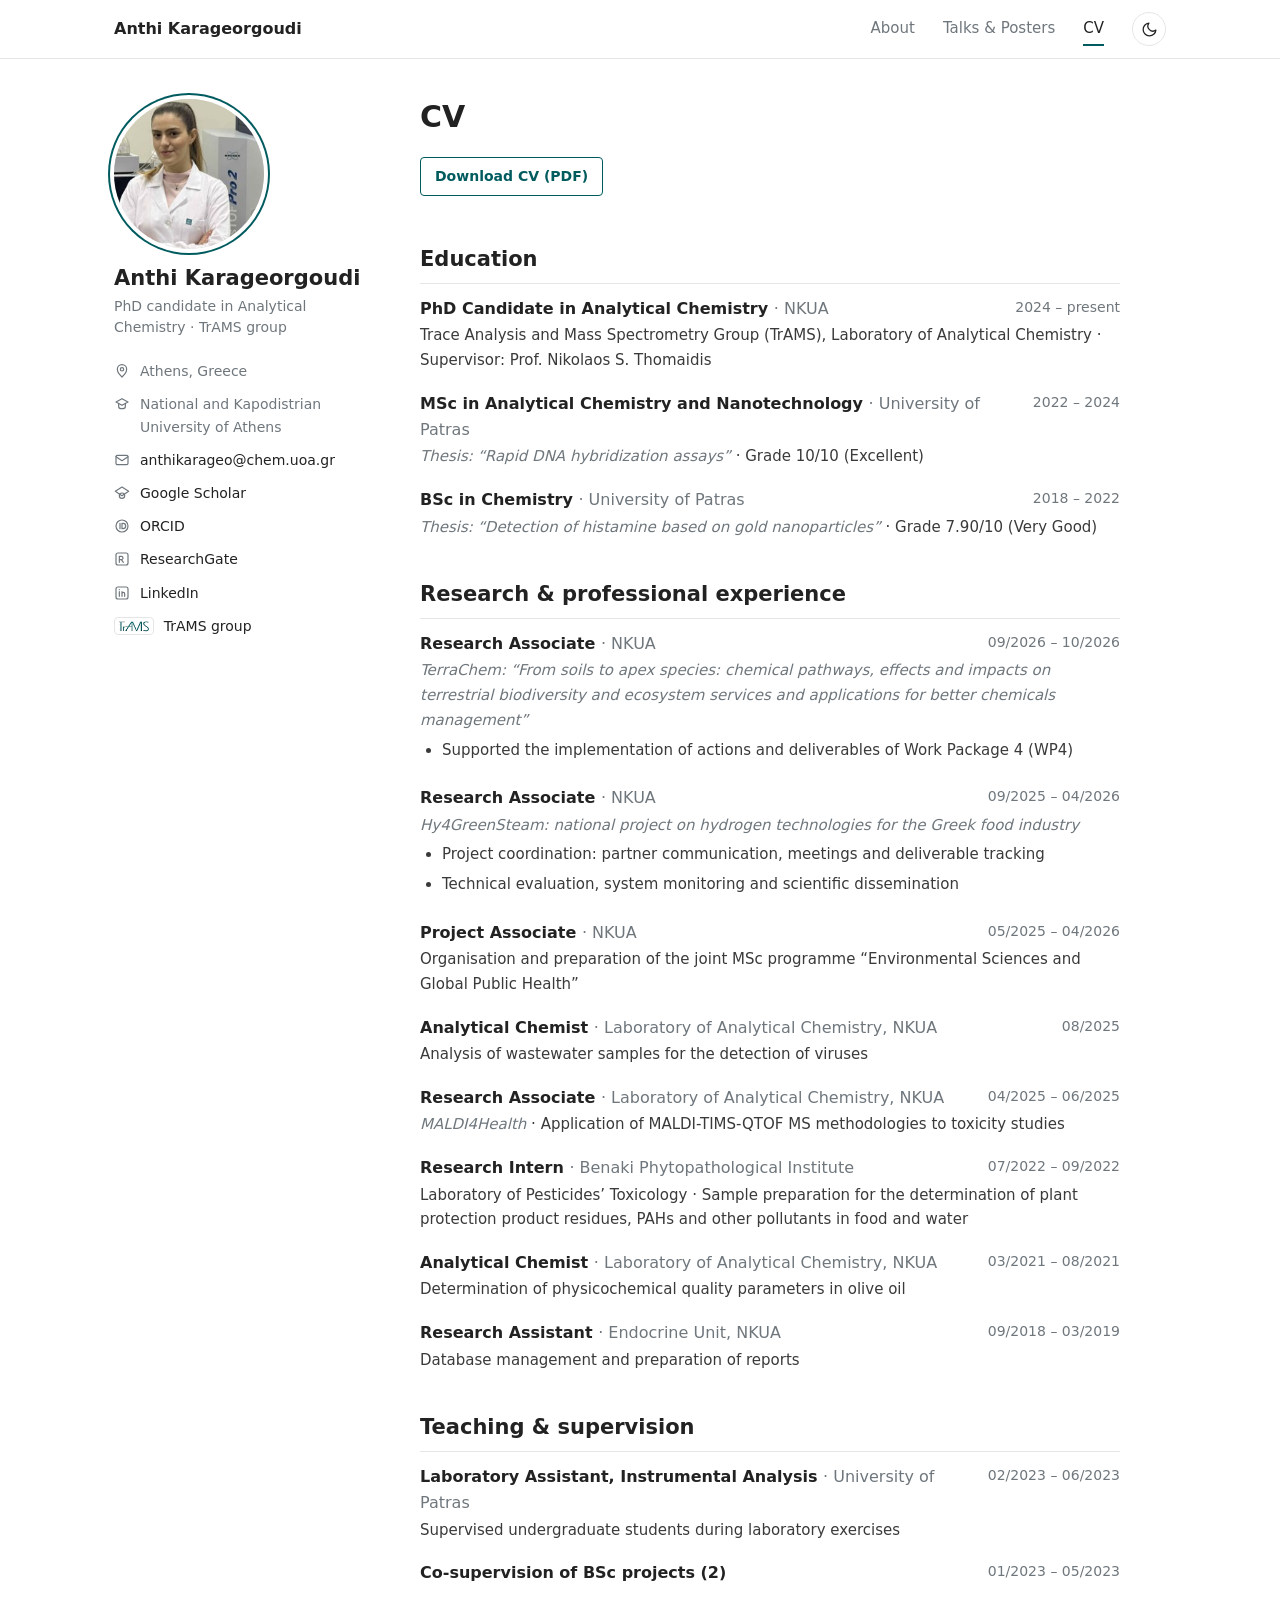
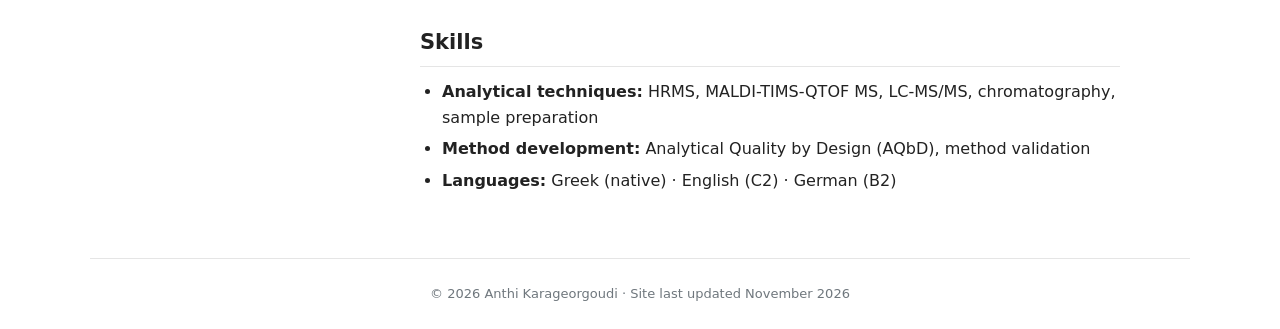
==== cv.html @ dda652b0 "Open Google Scholar profile in English" ====
<!DOCTYPE html>
<html lang="en">
<head>
<meta charset="utf-8">
<meta name="viewport" content="width=device-width, initial-scale=1">
<title>CV – Anthi Karageorgoudi</title>
<meta name="description" content="Anthi Karageorgoudi, PhD candidate in Analytical Chemistry at the National and Kapodistrian University of Athens (TrAMS group). Mass spectrometry, MALDI imaging and Analytical Quality by Design.">
<link rel="stylesheet" href="style.css">
<script>
  (function(){try{var t=localStorage.getItem('theme');}catch(e){}
    if(!t)t=window.matchMedia&&matchMedia('(prefers-color-scheme: dark)').matches?'dark':'light';
    document.documentElement.setAttribute('data-theme',t);})();
</script>
</head>
<body>
<header class="masthead">
  <nav>
    <a class="site-title" href="index.html">Anthi Karageorgoudi</a>
    <a class="nav" href="index.html">About</a><a class="nav" href="talks.html">Talks &amp; Posters</a><a class="nav active" href="cv.html">CV</a>
    <button class="theme-toggle" type="button" aria-label="Switch light/dark mode" title="Switch light/dark mode" onclick="toggleTheme()">
      <svg class="moon" viewBox="0 0 24 24"><path d="M21 12.8A9 9 0 1 1 11.2 3a7 7 0 0 0 9.8 9.8z"/></svg>
      <svg class="sun" viewBox="0 0 24 24"><circle cx="12" cy="12" r="4"/><path d="M12 2v2M12 20v2M4.9 4.9l1.4 1.4M17.7 17.7l1.4 1.4M2 12h2M20 12h2M4.9 19.1l1.4-1.4M17.7 6.3l1.4-1.4"/></svg>
    </button>
  </nav>
</header>

<div class="layout">
  <aside class="sidebar">
    <div class="avatar">
      <img src="photo.jpg" alt="Anthi Karageorgoudi" onerror="this.remove()">
      <span>AK</span>
    </div>
    <h1>Anthi Karageorgoudi</h1>
    <p class="tagline">PhD candidate in Analytical Chemistry · TrAMS group</p>
    <ul>
      <li><svg viewBox="0 0 24 24"><path d="M12 21s-7-6.2-7-11.5A7 7 0 0 1 19 9.5C19 14.8 12 21 12 21z"/><circle cx="12" cy="9.5" r="2.5"/></svg><span>Athens, Greece</span></li>
      <li><svg viewBox="0 0 24 24"><path d="M3 9l9-5 9 5-9 5-9-5z"/><path d="M7 11.5V16c0 1.5 2.2 3 5 3s5-1.5 5-3v-4.5"/></svg><span>National and Kapodistrian University of Athens</span></li>
      <li><svg viewBox="0 0 24 24"><rect x="3" y="5" width="18" height="14" rx="2"/><path d="M3 7l9 6 9-6"/></svg><a href="mailto:anthikarageo@chem.uoa.gr">anthikarageo@chem.uoa.gr</a></li>
      <li><svg viewBox="0 0 24 24"><path d="M12 3L2 9.5l10 6.5 10-6.5L12 3z"/><circle cx="12" cy="16" r="4"/></svg><a href="https://scholar.google.com/citations?user=H0r3-ZwAAAAJ&amp;hl=en">Google Scholar</a></li>
      <li><svg viewBox="0 0 24 24"><circle cx="12" cy="12" r="9"/><path d="M9 8v8M12 8h1.5a4 4 0 0 1 0 8H12z"/></svg><a href="https://orcid.org/0009-0007-2880-5651">ORCID</a></li>
      <li><svg viewBox="0 0 24 24"><rect x="3" y="3" width="18" height="18" rx="3"/><path d="M8 17V8h3a2.5 2.5 0 0 1 0 5H8m3 0l3 4"/></svg><a href="https://www.researchgate.net/profile/Anthi-Karageorgoudi">ResearchGate</a></li>
      <li><svg viewBox="0 0 24 24"><rect x="3" y="3" width="18" height="18" rx="3"/><path d="M8 10v7M8 7v.01M12 17v-4a2 2 0 0 1 4 0v4M12 10v7"/></svg><a href="https://www.linkedin.com/in/anthi-karageorgoudi-5317492b1">LinkedIn</a></li>
      <li class="trams-item"><img class="trams-icon" src="trams-logo.png" alt="TrAMS logo"><a href="https://trams.chem.uoa.gr/group-members/" title="Trace Analysis and Mass Spectrometry Group – Group Members">TrAMS group</a></li>
    </ul>
  </aside>

  <main class="content">
    <h1 class="page">CV</h1>
    <a class="download" href="Karageorgoudi_A_CV.pdf">Download CV (PDF)</a>
    <h2>Education</h2>
    <div class="entry">
      <h3>PhD Candidate in Analytical Chemistry <span class="org">· NKUA</span></h3>
      <span class="date">2024 – present</span>
      <div class="desc">Trace Analysis and Mass Spectrometry Group (TrAMS), Laboratory of Analytical Chemistry · Supervisor: Prof. Nikolaos S. Thomaidis</div>
    </div>
    <div class="entry">
      <h3>MSc in Analytical Chemistry and Nanotechnology <span class="org">· University of Patras</span></h3>
      <span class="date">2022 – 2024</span>
      <div class="desc"><em>Thesis: “Rapid DNA hybridization assays”</em> · Grade 10/10 (Excellent)</div>
    </div>
    <div class="entry">
      <h3>BSc in Chemistry <span class="org">· University of Patras</span></h3>
      <span class="date">2018 – 2022</span>
      <div class="desc"><em>Thesis: “Detection of histamine based on gold nanoparticles”</em> · Grade 7.90/10 (Very Good)</div>
    </div>
    <h2>Research &amp; professional experience</h2>
    <div class="entry">
      <h3>Research Associate <span class="org">· NKUA</span></h3>
      <span class="date">09/2026 – 10/2026</span>
      <div class="desc"><em>TerraChem: “From soils to apex species: chemical pathways, effects and impacts on terrestrial biodiversity and ecosystem services and applications for better chemicals management”</em><ul><li>Supported the implementation of actions and deliverables of Work Package 4 (WP4)</li></ul></div>
    </div>
    <div class="entry">
      <h3>Research Associate <span class="org">· NKUA</span></h3>
      <span class="date">09/2025 – 04/2026</span>
      <div class="desc"><em>Hy4GreenSteam: national project on hydrogen technologies for the Greek food industry</em><ul><li>Project coordination: partner communication, meetings and deliverable tracking</li><li>Technical evaluation, system monitoring and scientific dissemination</li></ul></div>
    </div>
    <div class="entry">
      <h3>Project Associate <span class="org">· NKUA</span></h3>
      <span class="date">05/2025 – 04/2026</span>
      <div class="desc">Organisation and preparation of the joint MSc programme “Environmental Sciences and Global Public Health”</div>
    </div>
    <div class="entry">
      <h3>Analytical Chemist <span class="org">· Laboratory of Analytical Chemistry, NKUA</span></h3>
      <span class="date">08/2025</span>
      <div class="desc">Analysis of wastewater samples for the detection of viruses</div>
    </div>
    <div class="entry">
      <h3>Research Associate <span class="org">· Laboratory of Analytical Chemistry, NKUA</span></h3>
      <span class="date">04/2025 – 06/2025</span>
      <div class="desc"><em>MALDI4Health</em> · Application of MALDI-TIMS-QTOF MS methodologies to toxicity studies</div>
    </div>
    <div class="entry">
      <h3>Research Intern <span class="org">· Benaki Phytopathological Institute</span></h3>
      <span class="date">07/2022 – 09/2022</span>
      <div class="desc">Laboratory of Pesticides’ Toxicology · Sample preparation for the determination of plant protection product residues, PAHs and other pollutants in food and water</div>
    </div>
    <div class="entry">
      <h3>Analytical Chemist <span class="org">· Laboratory of Analytical Chemistry, NKUA</span></h3>
      <span class="date">03/2021 – 08/2021</span>
      <div class="desc">Determination of physicochemical quality parameters in olive oil</div>
    </div>
    <div class="entry">
      <h3>Research Assistant <span class="org">· Endocrine Unit, NKUA</span></h3>
      <span class="date">09/2018 – 03/2019</span>
      <div class="desc">Database management and preparation of reports</div>
    </div>
    <h2>Teaching &amp; supervision</h2>
    <div class="entry">
      <h3>Laboratory Assistant, Instrumental Analysis <span class="org">· University of Patras</span></h3>
      <span class="date">02/2023 – 06/2023</span>
      <div class="desc">Supervised undergraduate students during laboratory exercises</div>
    </div>
    <div class="entry">
      <h3>Co-supervision of BSc projects (2)</h3>
      <span class="date">01/2023 – 05/2023</span>
    </div>
    <h2>Skills</h2>
    <ul>
      <li><strong>Analytical techniques:</strong> HRMS, MALDI-TIMS-QTOF MS, LC-MS/MS, chromatography, sample preparation</li>
      <li><strong>Method development:</strong> Analytical Quality by Design (AQbD), method validation</li>
      <li><strong>Languages:</strong> Greek (native) · English (C2) · German (B2)</li>
    </ul>
  </main>
</div>

<footer>© 2026 Anthi Karageorgoudi · Site last updated November 2026</footer>
<script>
  function toggleTheme(){var r=document.documentElement,t=r.getAttribute('data-theme')==='dark'?'light':'dark';
    r.setAttribute('data-theme',t);try{localStorage.setItem('theme',t);}catch(e){}}
</script>
</body>
</html>
---- style.css ----
:root{
  --ink:#222; --muted:#6f777d; --line:#e5e5e5; --accent:#005B5F; --teal:#005B5F; --teal-dark:#003D40; --bg:#fff; --banner:#f3f8f8; --soft:#3a3a3a;
  --avatar:#eee; --head:rgba(255,255,255,.96);
}
[data-theme="dark"]{
  --ink:#e6e6e6; --muted:#9aa3a8; --line:#33373b; --accent:#5FB6B9; --teal:#00676B; --teal-dark:#003D40; --bg:#17191c; --banner:#1c2224; --soft:#c9cdd1;
  --avatar:#2a2d31; --head:rgba(23,25,28,.96);
}
html{color-scheme:light}
[data-theme="dark"]{color-scheme:dark}
*{box-sizing:border-box}
html{scroll-behavior:smooth}
body{margin:0;transition:background .2s,color .2s;background:var(--bg);color:var(--ink);
  font:16px/1.65 -apple-system,"Segoe UI",system-ui,"Helvetica Neue",Arial,sans-serif}
a{color:var(--accent);text-decoration:none}
a:hover{text-decoration:underline}

/* top navigation */
.masthead{border-bottom:1px solid var(--line);background:var(--head);position:sticky;top:0;z-index:10}
.masthead nav{max-width:1100px;margin:0 auto;padding:0 24px;height:58px;display:flex;align-items:center;gap:28px}
.masthead .site-title{font-weight:700;color:var(--ink);margin-right:auto;white-space:nowrap}
.masthead a.nav{color:var(--muted);font-size:15px;white-space:nowrap;padding:4px 0;border-bottom:2px solid transparent}
.masthead a.nav:hover{color:var(--ink);text-decoration:none}
.masthead a.nav.active{color:var(--ink);border-bottom-color:var(--accent)}

/* page layout: profile sidebar + content */
.layout{max-width:1100px;margin:0 auto;padding:40px 24px 20px;display:grid;grid-template-columns:250px 1fr;gap:56px}
.sidebar{position:sticky;top:98px;align-self:start}
.avatar{position:relative;width:150px;height:150px;border-radius:50%;overflow:hidden;background:var(--avatar);
  display:grid;place-items:center;color:#999;font-size:40px;font-weight:500;margin-bottom:16px}
.avatar img{position:absolute;inset:0;width:100%;height:100%;object-fit:cover}
.sidebar h1{font-size:21px;margin:0 0 4px;line-height:1.3}
.sidebar .tagline{color:var(--muted);font-size:14px;margin:0 0 18px;line-height:1.45}
.sidebar ul{list-style:none;margin:0;padding:0;font-size:14px}
.sidebar li{display:flex;gap:10px;align-items:flex-start;padding:5px 0;color:var(--muted)}
.sidebar li svg{flex:none;width:16px;height:16px;margin-top:3px;fill:none;stroke:currentColor;stroke-width:1.8;stroke-linecap:round;stroke-linejoin:round}
.sidebar li a{color:var(--ink)}
.sidebar li a:hover{color:var(--accent)}

/* content */
.content{min-width:0;max-width:700px}
.content h1.page{font-size:30px;margin:0 0 18px;line-height:1.2}
.content h2{font-size:21px;margin:38px 0 12px;padding-bottom:6px;border-bottom:1px solid var(--line)}
.content p{margin:0 0 14px}
.content ul{margin:0 0 14px;padding-left:22px}
.content li{margin:5px 0}
.content ul.news{list-style:none;padding-left:0}
.news li{display:grid;grid-template-columns:88px 1fr;gap:12px}
.news li strong{color:var(--muted);font-weight:600}

.entry{display:grid;grid-template-columns:1fr auto;gap:1px 16px;margin:0 0 18px}
.entry h3{margin:0;font-size:16px}
.entry .org{color:var(--muted);font-weight:400}
.entry .date{color:var(--muted);font-size:14px;white-space:nowrap}
.entry .desc{grid-column:1/-1;font-size:15px;color:var(--soft)}
.entry .desc em{color:var(--muted)}
.entry ul{margin:4px 0 0}

.download{display:inline-block;margin:4px 0 8px;padding:7px 14px;border:1px solid var(--accent);border-radius:4px;font-size:14px;font-weight:600}
.download:hover{background:var(--accent);color:#fff;text-decoration:none}

footer{max-width:1100px;margin:30px auto 0;padding:24px;border-top:1px solid var(--line);color:var(--muted);font-size:13px;text-align:center}

@media (max-width:820px){
  .layout{grid-template-columns:1fr;gap:28px;padding-top:28px}
  .sidebar{position:static;display:grid;grid-template-columns:auto 1fr;gap:4px 18px;align-items:center}
  .avatar{width:84px;height:84px;font-size:26px;margin:0;grid-row:span 2}
  .sidebar h1{font-size:19px;align-self:end}
  .sidebar .tagline{margin:0;align-self:start}
  .sidebar ul{grid-column:1/-1;display:flex;flex-wrap:wrap;gap:0 18px;margin-top:8px}
  .masthead nav{gap:18px}
  .entry{grid-template-columns:1fr}
}

/* theme toggle */
.theme-toggle{background:none;border:1px solid var(--line);border-radius:50%;width:34px;height:34px;
  display:grid;place-items:center;cursor:pointer;color:var(--ink);padding:0;flex:none}
.theme-toggle:hover{border-color:var(--muted)}
.theme-toggle svg{width:17px;height:17px;fill:none;stroke:currentColor;stroke-width:1.8;stroke-linecap:round;stroke-linejoin:round}
.theme-toggle .sun{display:none}
[data-theme="dark"] .theme-toggle .sun{display:block}
[data-theme="dark"] .theme-toggle .moon{display:none}

/* group logo */
.group-logo{display:inline-block;margin-top:18px;padding:6px 10px;background:#fff;border-radius:8px;border:1px solid var(--line)}
.group-logo img{display:block;width:96px;height:auto}
@media (max-width:820px){ .group-logo{grid-column:1/-1;justify-self:start;margin-top:10px} .group-logo img{width:84px} }

/* publications list */
.content ul.pubs{list-style:none;padding-left:0}
.pubs li{margin:0 0 16px;padding-left:14px;border-left:2px solid var(--line);font-size:15px}

/* intro banner with an ion-image style pixel map */
.hero{display:flex;align-items:center;gap:28px;margin:0 0 30px;padding:22px 24px;border:1px solid var(--line);
  border-top:3px solid var(--accent);border-radius:6px;background:var(--banner)}
.hero-text{flex:1;min-width:0}
.hero .headline{margin:0 0 10px;font-size:21px;line-height:1.35;font-weight:700;color:var(--ink)}
.hero .techs{margin:0 0 16px;font-size:13.5px;line-height:1.6;color:var(--muted)}
.hero-actions{display:flex;flex-wrap:wrap;gap:10px}
.btn{display:inline-block;font-size:14px;font-weight:600;padding:6px 14px;border-radius:4px;color:var(--accent);
  border:1px solid var(--accent)}
.btn:hover{background:var(--accent);color:#fff;text-decoration:none}
.btn.primary{background:var(--accent);color:#fff}
[data-theme="dark"] .btn.primary,[data-theme="dark"] .btn:hover{color:#0b1f20}
.btn.primary:hover{filter:brightness(1.08)}
.ion-map{flex:none;width:180px;height:auto;fill:var(--accent)}

/* photo ring */
.avatar{box-shadow:0 0 0 4px var(--bg),0 0 0 6px var(--teal)}
.download{border-color:var(--teal);color:var(--teal)}
.download:hover{background:var(--teal);color:#fff}
@media (max-width:600px){.hero{padding:18px}.hero .headline{font-size:19px}.ion-map{display:none}}
.sidebar li.trams-item{align-items:center}
.trams-icon{flex:none;height:18px;width:auto;padding:2px 4px;background:#fff;border-radius:4px;border:1px solid var(--line)}
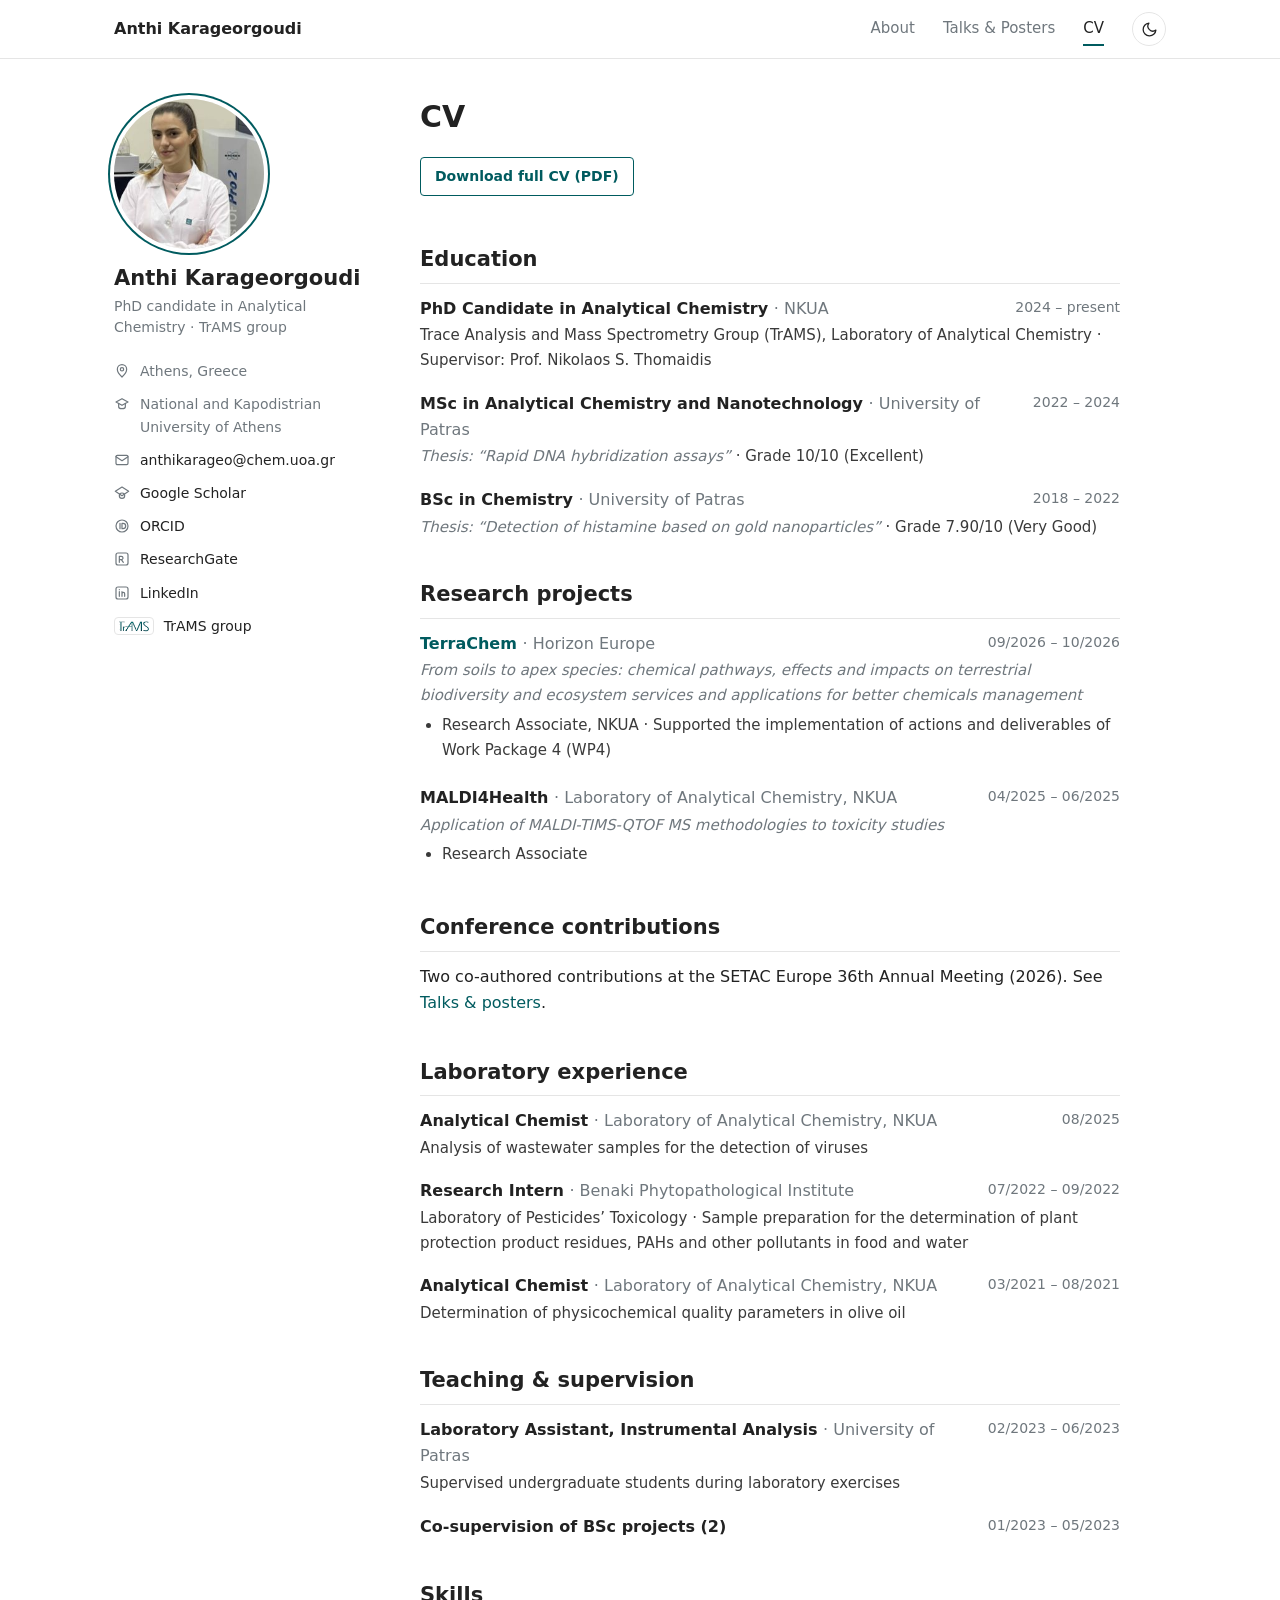
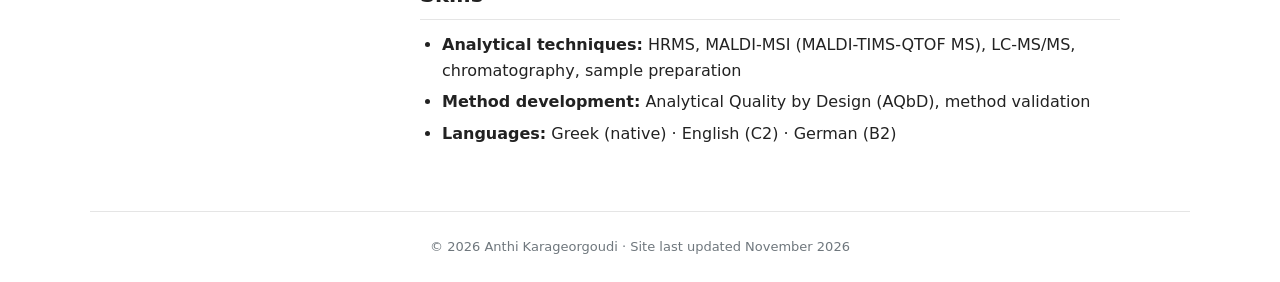
==== commit 85b9826c: "Focus CV page on research; add Research projects (TerraChem, MALDI4Health)" ====
--- a/cv.html
+++ b/cv.html
@@ -4,7 +4,7 @@
 <meta charset="utf-8">
 <meta name="viewport" content="width=device-width, initial-scale=1">
 <title>CV – Anthi Karageorgoudi</title>
-<meta name="description" content="Anthi Karageorgoudi, PhD candidate in Analytical Chemistry at the National and Kapodistrian University of Athens (TrAMS group). Mass spectrometry, MALDI imaging and Analytical Quality by Design.">
+<meta name="description" content="Anthi Karageorgoudi, PhD candidate in Analytical Chemistry at the National and Kapodistrian University of Athens (TrAMS group). Mass spectrometry, MALDI mass spectrometry imaging (MALDI-MSI) and Analytical Quality by Design.">
 <link rel="stylesheet" href="style.css">
 <script>
   (function(){try{var t=localStorage.getItem('theme');}catch(e){}
@@ -46,7 +46,7 @@
 
   <main class="content">
     <h1 class="page">CV</h1>
-    <a class="download" href="Karageorgoudi_A_CV.pdf">Download CV (PDF)</a>
+    <a class="download" href="Karageorgoudi_A_CV.pdf">Download full CV (PDF)</a>
     <h2>Education</h2>
     <div class="entry">
       <h3>PhD Candidate in Analytical Chemistry <span class="org">· NKUA</span></h3>
@@ -63,31 +63,24 @@
       <span class="date">2018 – 2022</span>
       <div class="desc"><em>Thesis: “Detection of histamine based on gold nanoparticles”</em> · Grade 7.90/10 (Very Good)</div>
     </div>
-    <h2>Research &amp; professional experience</h2>
+    <h2>Research projects</h2>
     <div class="entry">
-      <h3>Research Associate <span class="org">· NKUA</span></h3>
+      <h3><a href="https://cordis.europa.eu/project/id/101135483">TerraChem</a> <span class="org">· Horizon Europe</span></h3>
       <span class="date">09/2026 – 10/2026</span>
-      <div class="desc"><em>TerraChem: “From soils to apex species: chemical pathways, effects and impacts on terrestrial biodiversity and ecosystem services and applications for better chemicals management”</em><ul><li>Supported the implementation of actions and deliverables of Work Package 4 (WP4)</li></ul></div>
+      <div class="desc"><em>From soils to apex species: chemical pathways, effects and impacts on terrestrial biodiversity and ecosystem services and applications for better chemicals management</em><ul><li>Research Associate, NKUA · Supported the implementation of actions and deliverables of Work Package 4 (WP4)</li></ul></div>
     </div>
     <div class="entry">
-      <h3>Research Associate <span class="org">· NKUA</span></h3>
-      <span class="date">09/2025 – 04/2026</span>
-      <div class="desc"><em>Hy4GreenSteam: national project on hydrogen technologies for the Greek food industry</em><ul><li>Project coordination: partner communication, meetings and deliverable tracking</li><li>Technical evaluation, system monitoring and scientific dissemination</li></ul></div>
+      <h3>MALDI4Health <span class="org">· Laboratory of Analytical Chemistry, NKUA</span></h3>
+      <span class="date">04/2025 – 06/2025</span>
+      <div class="desc"><em>Application of MALDI-TIMS-QTOF MS methodologies to toxicity studies</em><ul><li>Research Associate</li></ul></div>
     </div>
-    <div class="entry">
-      <h3>Project Associate <span class="org">· NKUA</span></h3>
-      <span class="date">05/2025 – 04/2026</span>
-      <div class="desc">Organisation and preparation of the joint MSc programme “Environmental Sciences and Global Public Health”</div>
-    </div>
+    <h2>Conference contributions</h2>
+    <p>Two co-authored contributions at the SETAC Europe 36th Annual Meeting (2026). See <a href="talks.html">Talks &amp; posters</a>.</p>
+    <h2>Laboratory experience</h2>
     <div class="entry">
       <h3>Analytical Chemist <span class="org">· Laboratory of Analytical Chemistry, NKUA</span></h3>
       <span class="date">08/2025</span>
       <div class="desc">Analysis of wastewater samples for the detection of viruses</div>
-    </div>
-    <div class="entry">
-      <h3>Research Associate <span class="org">· Laboratory of Analytical Chemistry, NKUA</span></h3>
-      <span class="date">04/2025 – 06/2025</span>
-      <div class="desc"><em>MALDI4Health</em> · Application of MALDI-TIMS-QTOF MS methodologies to toxicity studies</div>
     </div>
     <div class="entry">
       <h3>Research Intern <span class="org">· Benaki Phytopathological Institute</span></h3>
@@ -98,11 +91,6 @@
       <h3>Analytical Chemist <span class="org">· Laboratory of Analytical Chemistry, NKUA</span></h3>
       <span class="date">03/2021 – 08/2021</span>
       <div class="desc">Determination of physicochemical quality parameters in olive oil</div>
-    </div>
-    <div class="entry">
-      <h3>Research Assistant <span class="org">· Endocrine Unit, NKUA</span></h3>
-      <span class="date">09/2018 – 03/2019</span>
-      <div class="desc">Database management and preparation of reports</div>
     </div>
     <h2>Teaching &amp; supervision</h2>
     <div class="entry">
@@ -116,7 +104,7 @@
     </div>
     <h2>Skills</h2>
     <ul>
-      <li><strong>Analytical techniques:</strong> HRMS, MALDI-TIMS-QTOF MS, LC-MS/MS, chromatography, sample preparation</li>
+      <li><strong>Analytical techniques:</strong> HRMS, MALDI-MSI (MALDI-TIMS-QTOF MS), LC-MS/MS, chromatography, sample preparation</li>
       <li><strong>Method development:</strong> Analytical Quality by Design (AQbD), method validation</li>
       <li><strong>Languages:</strong> Greek (native) · English (C2) · German (B2)</li>
     </ul>
--- a/style.css
+++ b/style.css
@@ -93,7 +93,9 @@
 /* intro banner with an ion-image style pixel map */
 .hero{display:flex;align-items:center;gap:28px;margin:0 0 30px;padding:22px 24px;border:1px solid var(--line);
   border-top:3px solid var(--accent);border-radius:6px;background:var(--banner)}
+.hero-wrap{container-type:inline-size}
 .hero-text{flex:1;min-width:0}
+.hero .techs span{white-space:nowrap}
 .hero .headline{margin:0 0 10px;font-size:21px;line-height:1.35;font-weight:700;color:var(--ink)}
 .hero .techs{margin:0 0 16px;font-size:13.5px;line-height:1.6;color:var(--muted)}
 .hero-actions{display:flex;flex-wrap:wrap;gap:10px}
@@ -103,7 +105,8 @@
 .btn.primary{background:var(--accent);color:#fff}
 [data-theme="dark"] .btn.primary,[data-theme="dark"] .btn:hover{color:#0b1f20}
 .btn.primary:hover{filter:brightness(1.08)}
-.ion-map{flex:none;width:180px;height:auto;fill:var(--accent)}
+.ion-map{flex:none;width:160px;height:auto;fill:var(--accent)}
+@container (max-width:660px){.ion-map{display:none}}
 
 /* photo ring */
 .avatar{box-shadow:0 0 0 4px var(--bg),0 0 0 6px var(--teal)}
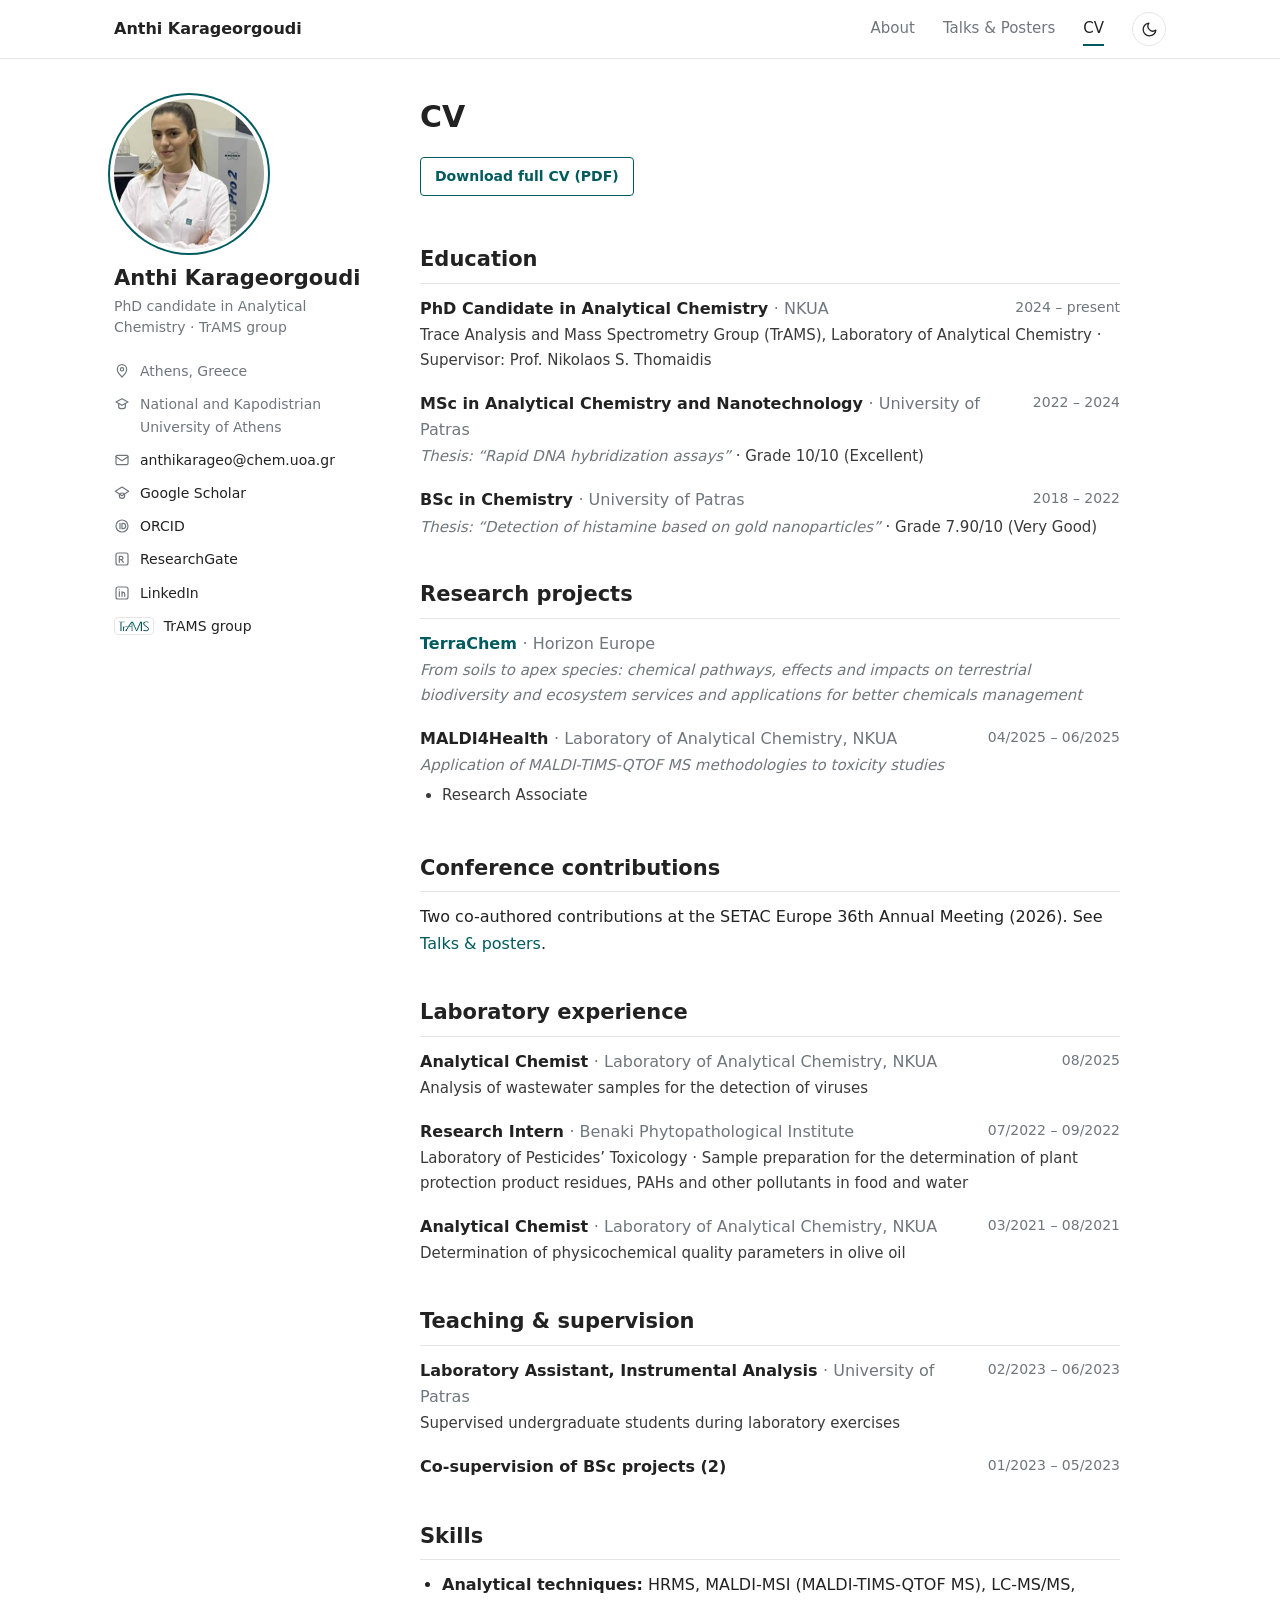
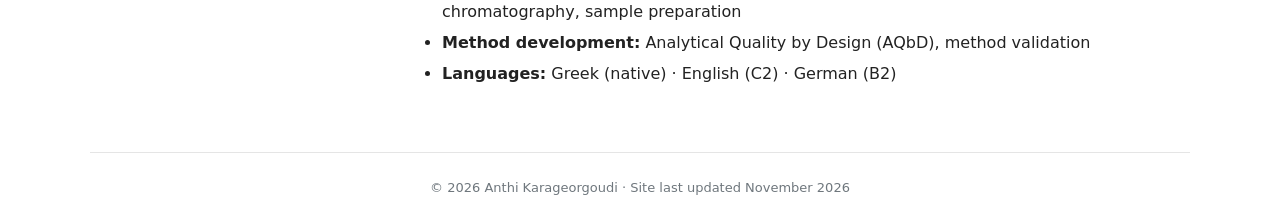
==== commit 35db410a: "List TerraChem as a research project without role line" ====
--- a/cv.html
+++ b/cv.html
@@ -66,8 +66,8 @@
     <h2>Research projects</h2>
     <div class="entry">
       <h3><a href="https://cordis.europa.eu/project/id/101135483">TerraChem</a> <span class="org">· Horizon Europe</span></h3>
-      <span class="date">09/2026 – 10/2026</span>
-      <div class="desc"><em>From soils to apex species: chemical pathways, effects and impacts on terrestrial biodiversity and ecosystem services and applications for better chemicals management</em><ul><li>Research Associate, NKUA · Supported the implementation of actions and deliverables of Work Package 4 (WP4)</li></ul></div>
+      <span class="date"></span>
+      <div class="desc"><em>From soils to apex species: chemical pathways, effects and impacts on terrestrial biodiversity and ecosystem services and applications for better chemicals management</em></div>
     </div>
     <div class="entry">
       <h3>MALDI4Health <span class="org">· Laboratory of Analytical Chemistry, NKUA</span></h3>
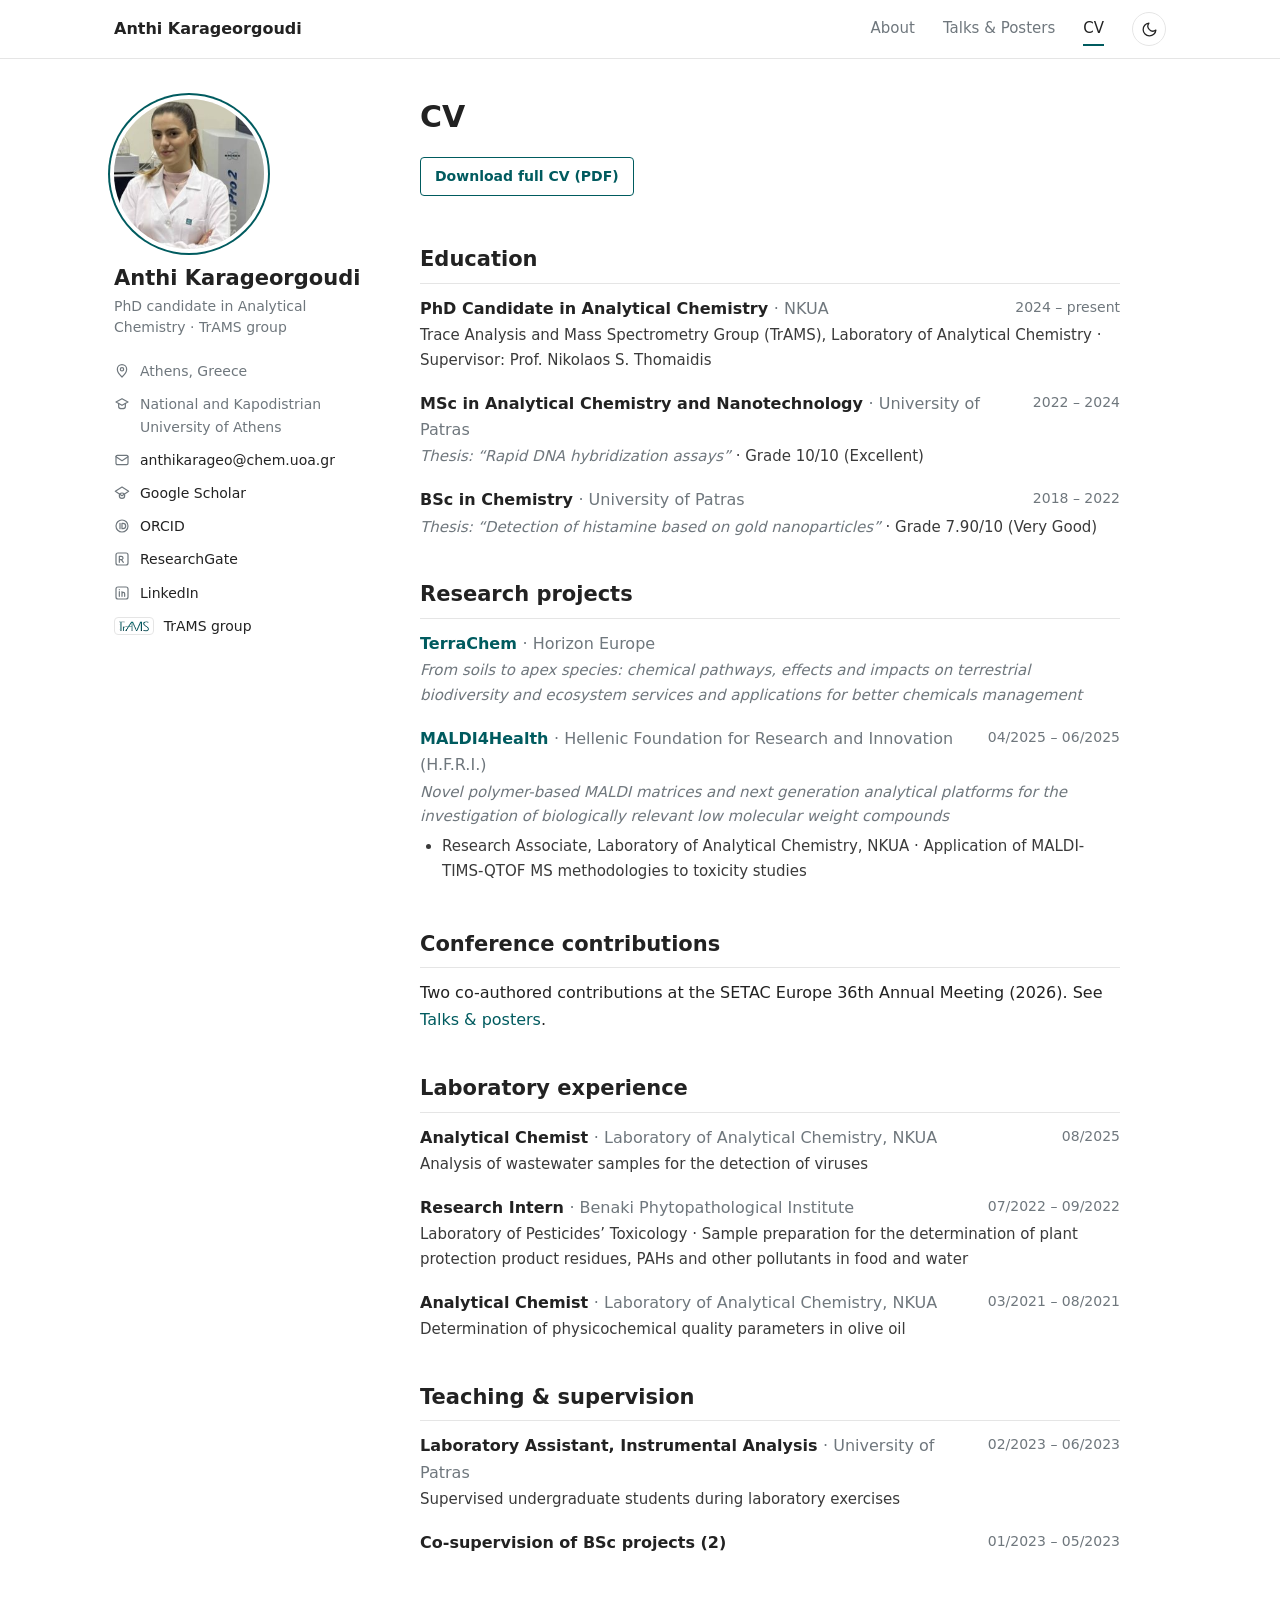
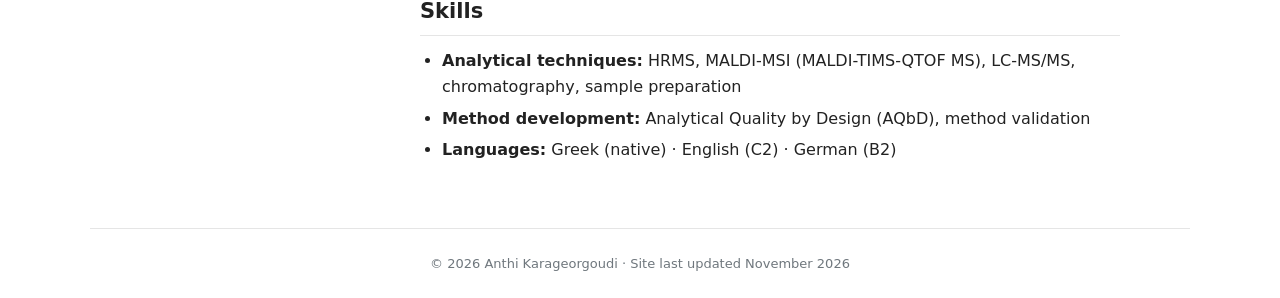
==== commit edde3163: "Add official MALDI4Health title, funder and link" ====
--- a/cv.html
+++ b/cv.html
@@ -70,9 +70,9 @@
       <div class="desc"><em>From soils to apex species: chemical pathways, effects and impacts on terrestrial biodiversity and ecosystem services and applications for better chemicals management</em></div>
     </div>
     <div class="entry">
-      <h3>MALDI4Health <span class="org">· Laboratory of Analytical Chemistry, NKUA</span></h3>
+      <h3><a href="https://maldi4health.gr/">MALDI4Health</a> <span class="org">· Hellenic Foundation for Research and Innovation (H.F.R.I.)</span></h3>
       <span class="date">04/2025 – 06/2025</span>
-      <div class="desc"><em>Application of MALDI-TIMS-QTOF MS methodologies to toxicity studies</em><ul><li>Research Associate</li></ul></div>
+      <div class="desc"><em>Novel polymer-based MALDI matrices and next generation analytical platforms for the investigation of biologically relevant low molecular weight compounds</em><ul><li>Research Associate, Laboratory of Analytical Chemistry, NKUA · Application of MALDI-TIMS-QTOF MS methodologies to toxicity studies</li></ul></div>
     </div>
     <h2>Conference contributions</h2>
     <p>Two co-authored contributions at the SETAC Europe 36th Annual Meeting (2026). See <a href="talks.html">Talks &amp; posters</a>.</p>
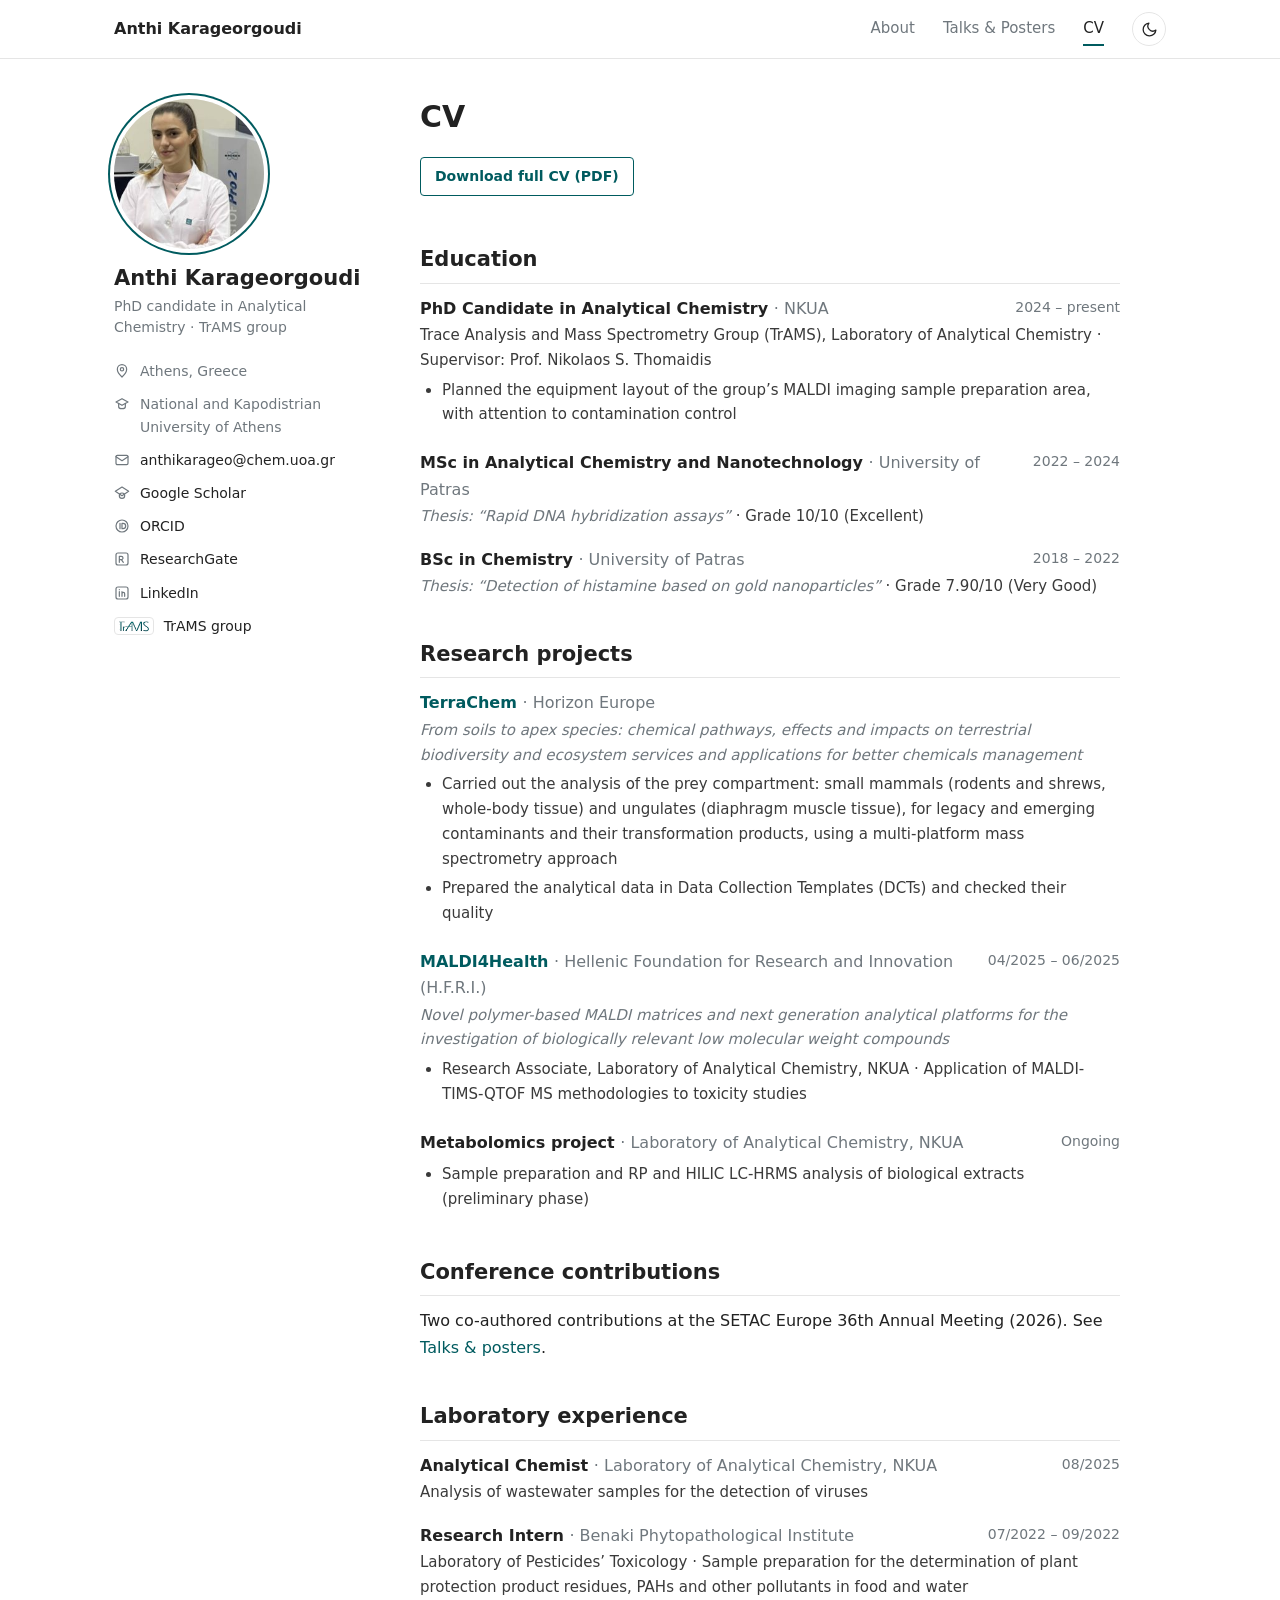
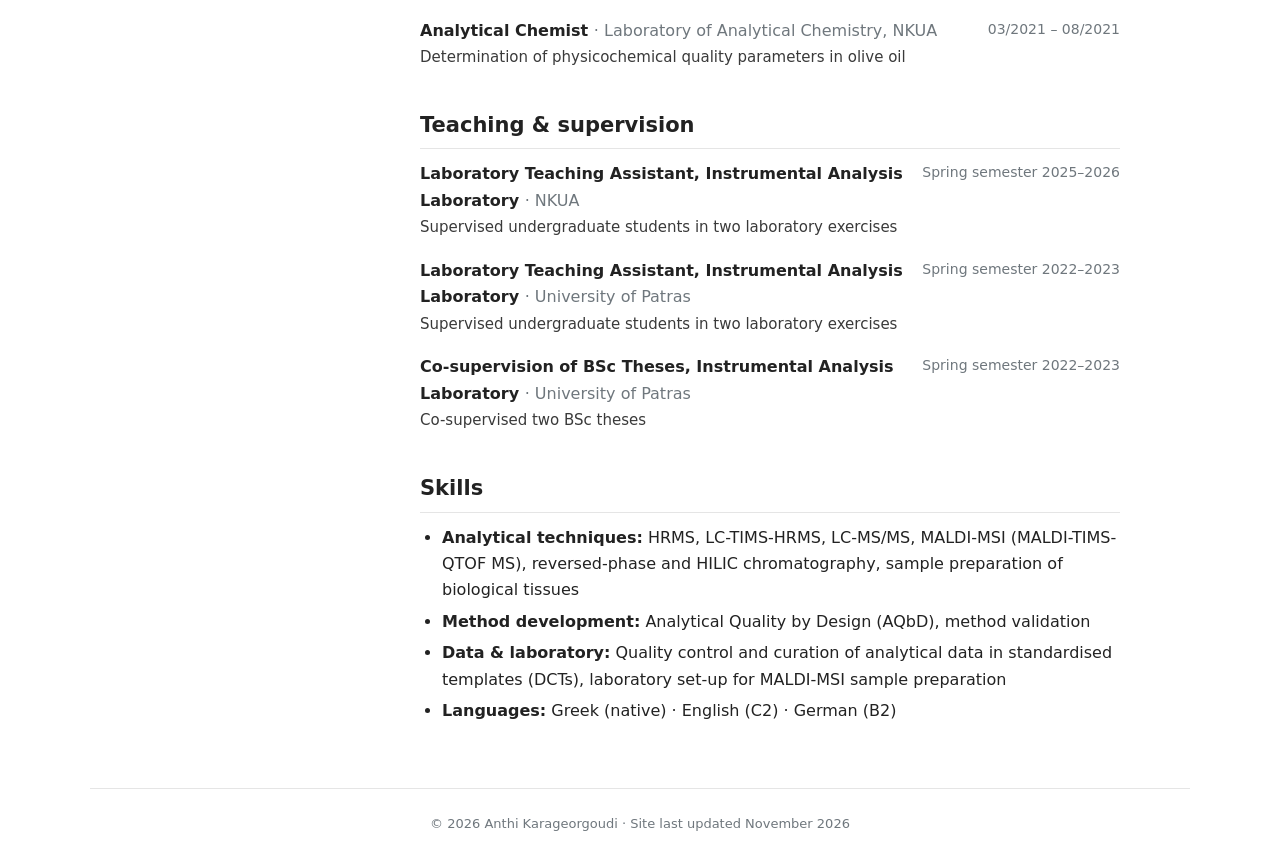
==== commit 6c60d7e9: "Bring site in line with updated CV; replace CV PDF" ====
--- a/cv.html
+++ b/cv.html
@@ -51,7 +51,7 @@
     <div class="entry">
       <h3>PhD Candidate in Analytical Chemistry <span class="org">· NKUA</span></h3>
       <span class="date">2024 – present</span>
-      <div class="desc">Trace Analysis and Mass Spectrometry Group (TrAMS), Laboratory of Analytical Chemistry · Supervisor: Prof. Nikolaos S. Thomaidis</div>
+      <div class="desc">Trace Analysis and Mass Spectrometry Group (TrAMS), Laboratory of Analytical Chemistry · Supervisor: Prof. Nikolaos S. Thomaidis<ul><li>Planned the equipment layout of the group’s MALDI imaging sample preparation area, with attention to contamination control</li></ul></div>
     </div>
     <div class="entry">
       <h3>MSc in Analytical Chemistry and Nanotechnology <span class="org">· University of Patras</span></h3>
@@ -67,12 +67,17 @@
     <div class="entry">
       <h3><a href="https://cordis.europa.eu/project/id/101135483">TerraChem</a> <span class="org">· Horizon Europe</span></h3>
       <span class="date"></span>
-      <div class="desc"><em>From soils to apex species: chemical pathways, effects and impacts on terrestrial biodiversity and ecosystem services and applications for better chemicals management</em></div>
+      <div class="desc"><em>From soils to apex species: chemical pathways, effects and impacts on terrestrial biodiversity and ecosystem services and applications for better chemicals management</em><ul><li>Carried out the analysis of the prey compartment: small mammals (rodents and shrews, whole-body tissue) and ungulates (diaphragm muscle tissue), for legacy and emerging contaminants and their transformation products, using a multi-platform mass spectrometry approach</li><li>Prepared the analytical data in Data Collection Templates (DCTs) and checked their quality</li></ul></div>
     </div>
     <div class="entry">
       <h3><a href="https://maldi4health.gr/">MALDI4Health</a> <span class="org">· Hellenic Foundation for Research and Innovation (H.F.R.I.)</span></h3>
       <span class="date">04/2025 – 06/2025</span>
       <div class="desc"><em>Novel polymer-based MALDI matrices and next generation analytical platforms for the investigation of biologically relevant low molecular weight compounds</em><ul><li>Research Associate, Laboratory of Analytical Chemistry, NKUA · Application of MALDI-TIMS-QTOF MS methodologies to toxicity studies</li></ul></div>
+    </div>
+    <div class="entry">
+      <h3>Metabolomics project <span class="org">· Laboratory of Analytical Chemistry, NKUA</span></h3>
+      <span class="date">Ongoing</span>
+      <div class="desc"><ul><li>Sample preparation and RP and HILIC LC-HRMS analysis of biological extracts (preliminary phase)</li></ul></div>
     </div>
     <h2>Conference contributions</h2>
     <p>Two co-authored contributions at the SETAC Europe 36th Annual Meeting (2026). See <a href="talks.html">Talks &amp; posters</a>.</p>
@@ -94,18 +99,25 @@
     </div>
     <h2>Teaching &amp; supervision</h2>
     <div class="entry">
-      <h3>Laboratory Assistant, Instrumental Analysis <span class="org">· University of Patras</span></h3>
-      <span class="date">02/2023 – 06/2023</span>
-      <div class="desc">Supervised undergraduate students during laboratory exercises</div>
+      <h3>Laboratory Teaching Assistant, Instrumental Analysis Laboratory <span class="org">· NKUA</span></h3>
+      <span class="date">Spring semester 2025–2026</span>
+      <div class="desc">Supervised undergraduate students in two laboratory exercises</div>
     </div>
     <div class="entry">
-      <h3>Co-supervision of BSc projects (2)</h3>
-      <span class="date">01/2023 – 05/2023</span>
+      <h3>Laboratory Teaching Assistant, Instrumental Analysis Laboratory <span class="org">· University of Patras</span></h3>
+      <span class="date">Spring semester 2022–2023</span>
+      <div class="desc">Supervised undergraduate students in two laboratory exercises</div>
+    </div>
+    <div class="entry">
+      <h3>Co-supervision of BSc Theses, Instrumental Analysis Laboratory <span class="org">· University of Patras</span></h3>
+      <span class="date">Spring semester 2022–2023</span>
+      <div class="desc">Co-supervised two BSc theses</div>
     </div>
     <h2>Skills</h2>
     <ul>
-      <li><strong>Analytical techniques:</strong> HRMS, MALDI-MSI (MALDI-TIMS-QTOF MS), LC-MS/MS, chromatography, sample preparation</li>
+      <li><strong>Analytical techniques:</strong> HRMS, LC-TIMS-HRMS, LC-MS/MS, MALDI-MSI (MALDI-TIMS-QTOF MS), reversed-phase and HILIC chromatography, sample preparation of biological tissues</li>
       <li><strong>Method development:</strong> Analytical Quality by Design (AQbD), method validation</li>
+      <li><strong>Data &amp; laboratory:</strong> Quality control and curation of analytical data in standardised templates (DCTs), laboratory set-up for MALDI-MSI sample preparation</li>
       <li><strong>Languages:</strong> Greek (native) · English (C2) · German (B2)</li>
     </ul>
   </main>
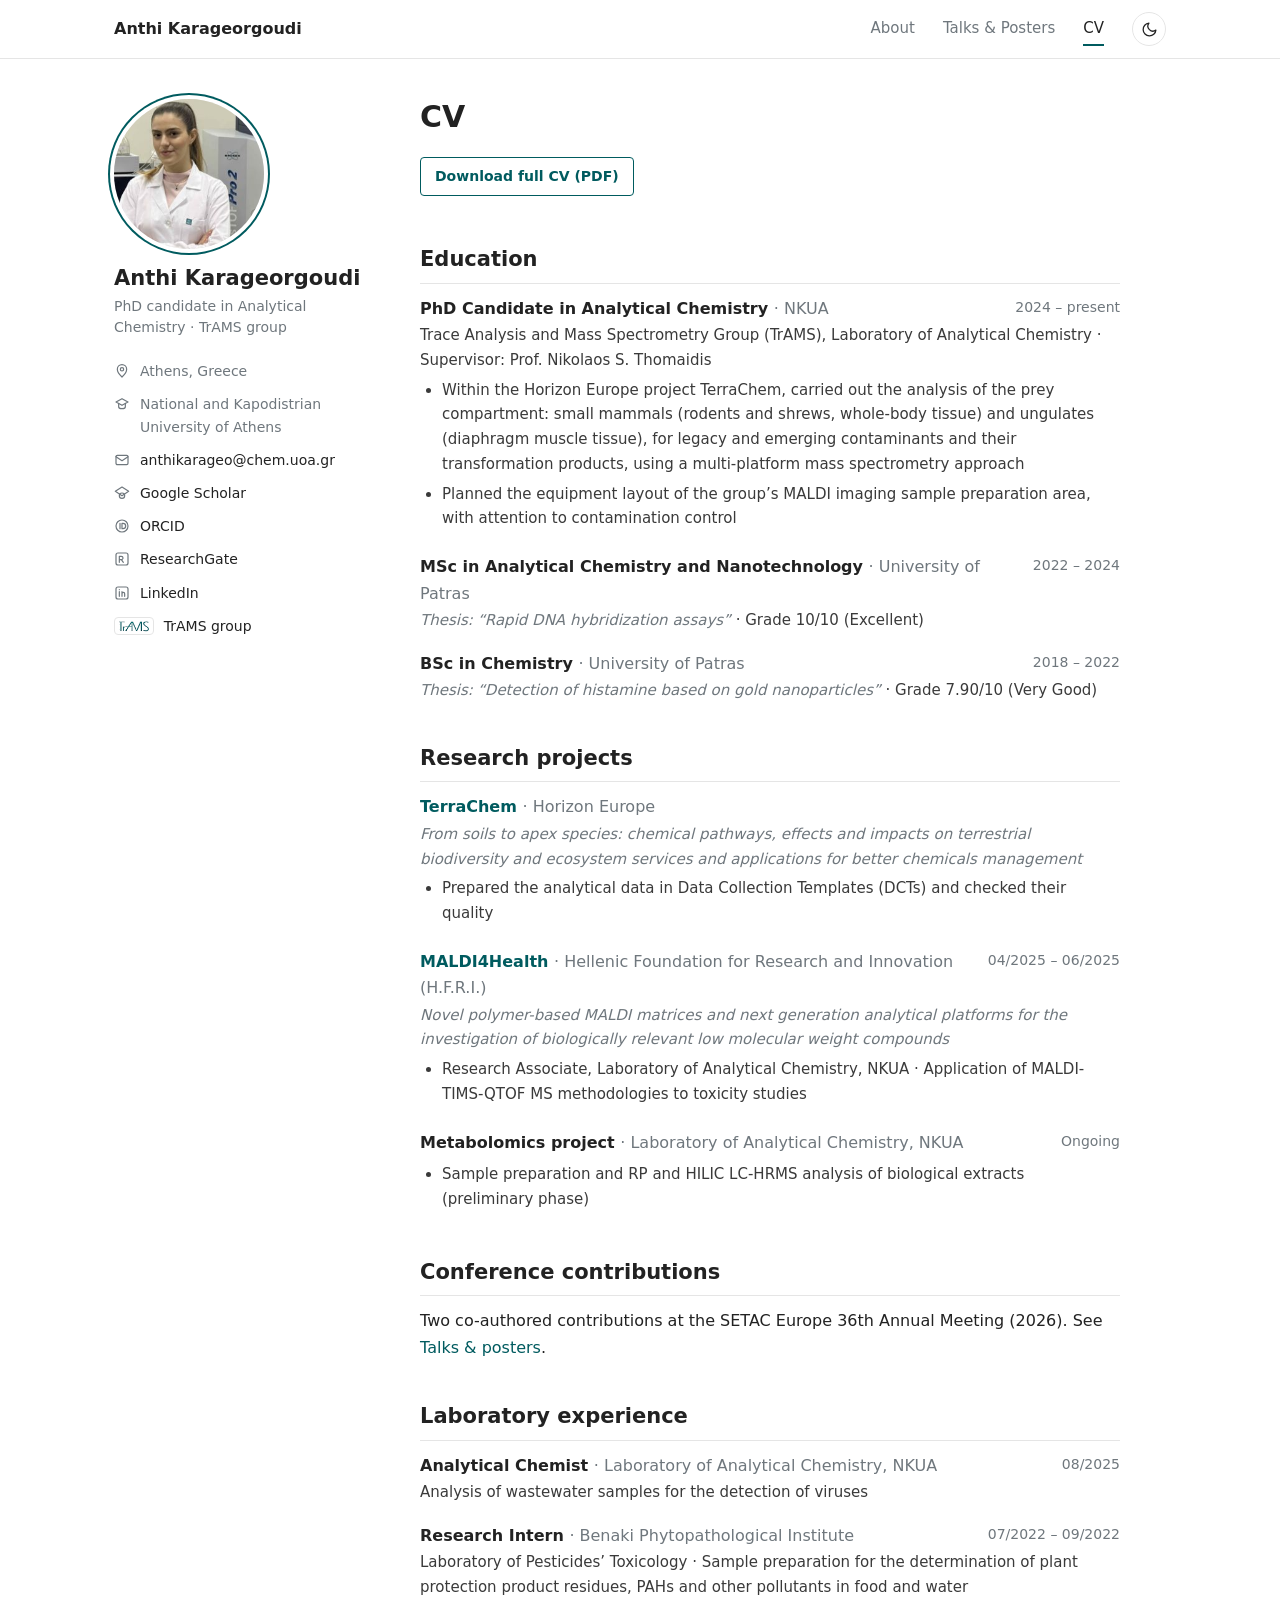
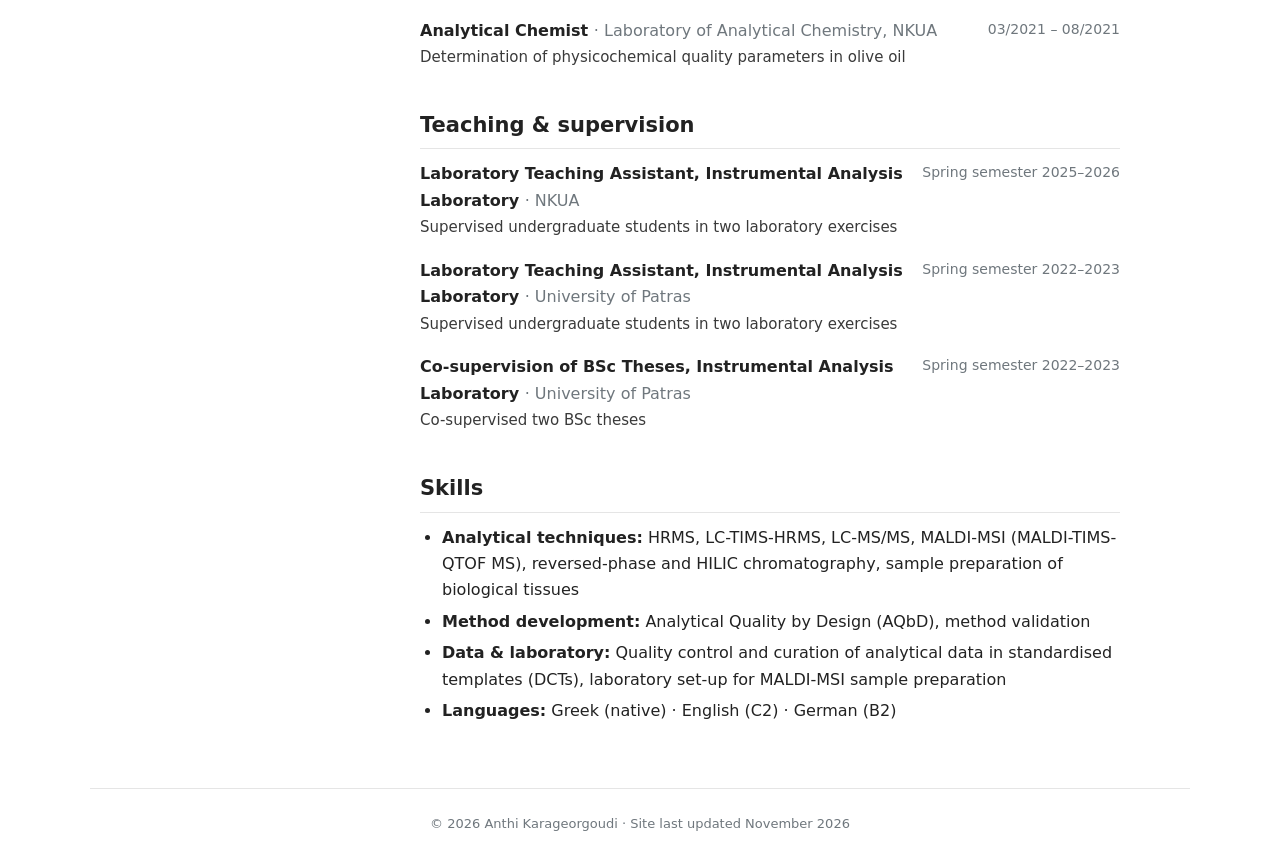
==== commit efe205b0: "Move prey-compartment bullet under the PhD entry" ====
--- a/cv.html
+++ b/cv.html
@@ -51,7 +51,7 @@
     <div class="entry">
       <h3>PhD Candidate in Analytical Chemistry <span class="org">· NKUA</span></h3>
       <span class="date">2024 – present</span>
-      <div class="desc">Trace Analysis and Mass Spectrometry Group (TrAMS), Laboratory of Analytical Chemistry · Supervisor: Prof. Nikolaos S. Thomaidis<ul><li>Planned the equipment layout of the group’s MALDI imaging sample preparation area, with attention to contamination control</li></ul></div>
+      <div class="desc">Trace Analysis and Mass Spectrometry Group (TrAMS), Laboratory of Analytical Chemistry · Supervisor: Prof. Nikolaos S. Thomaidis<ul><li>Within the Horizon Europe project TerraChem, carried out the analysis of the prey compartment: small mammals (rodents and shrews, whole-body tissue) and ungulates (diaphragm muscle tissue), for legacy and emerging contaminants and their transformation products, using a multi-platform mass spectrometry approach</li><li>Planned the equipment layout of the group’s MALDI imaging sample preparation area, with attention to contamination control</li></ul></div>
     </div>
     <div class="entry">
       <h3>MSc in Analytical Chemistry and Nanotechnology <span class="org">· University of Patras</span></h3>
@@ -67,7 +67,7 @@
     <div class="entry">
       <h3><a href="https://cordis.europa.eu/project/id/101135483">TerraChem</a> <span class="org">· Horizon Europe</span></h3>
       <span class="date"></span>
-      <div class="desc"><em>From soils to apex species: chemical pathways, effects and impacts on terrestrial biodiversity and ecosystem services and applications for better chemicals management</em><ul><li>Carried out the analysis of the prey compartment: small mammals (rodents and shrews, whole-body tissue) and ungulates (diaphragm muscle tissue), for legacy and emerging contaminants and their transformation products, using a multi-platform mass spectrometry approach</li><li>Prepared the analytical data in Data Collection Templates (DCTs) and checked their quality</li></ul></div>
+      <div class="desc"><em>From soils to apex species: chemical pathways, effects and impacts on terrestrial biodiversity and ecosystem services and applications for better chemicals management</em><ul><li>Prepared the analytical data in Data Collection Templates (DCTs) and checked their quality</li></ul></div>
     </div>
     <div class="entry">
       <h3><a href="https://maldi4health.gr/">MALDI4Health</a> <span class="org">· Hellenic Foundation for Research and Innovation (H.F.R.I.)</span></h3>
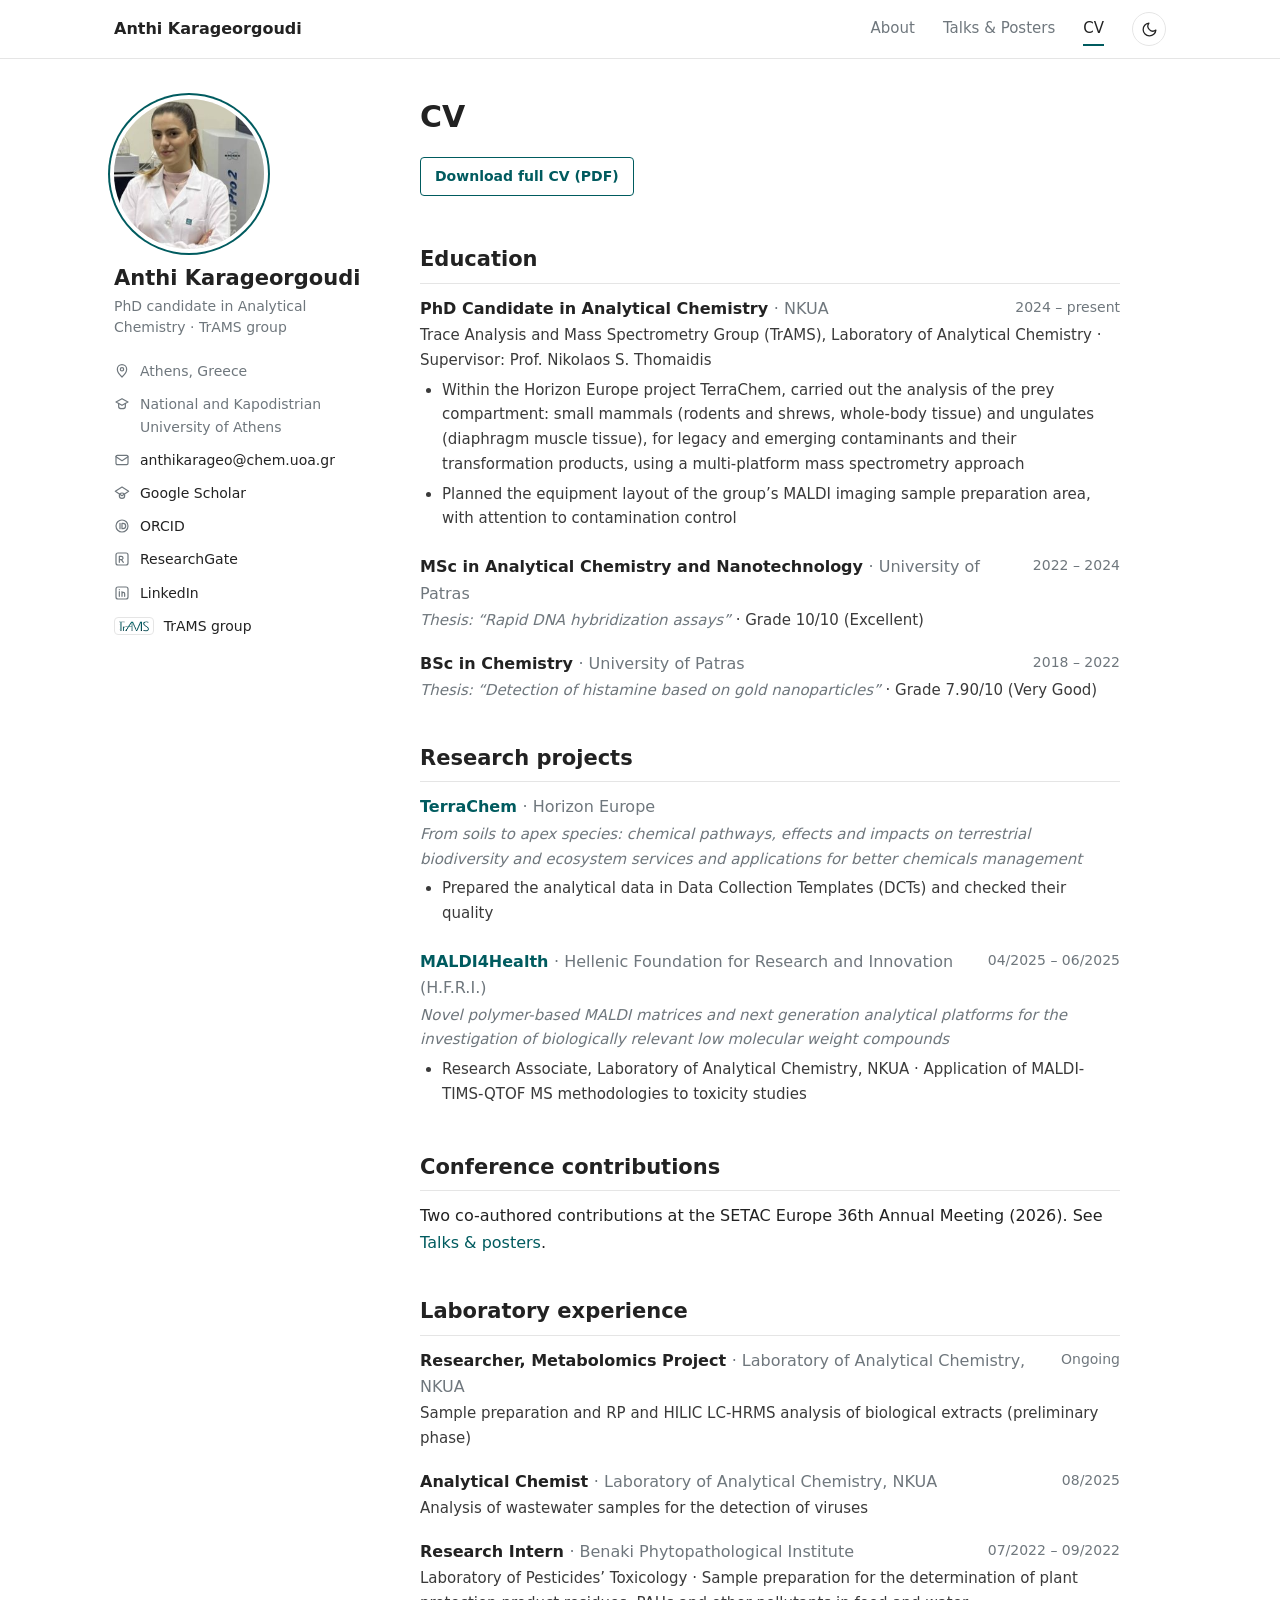
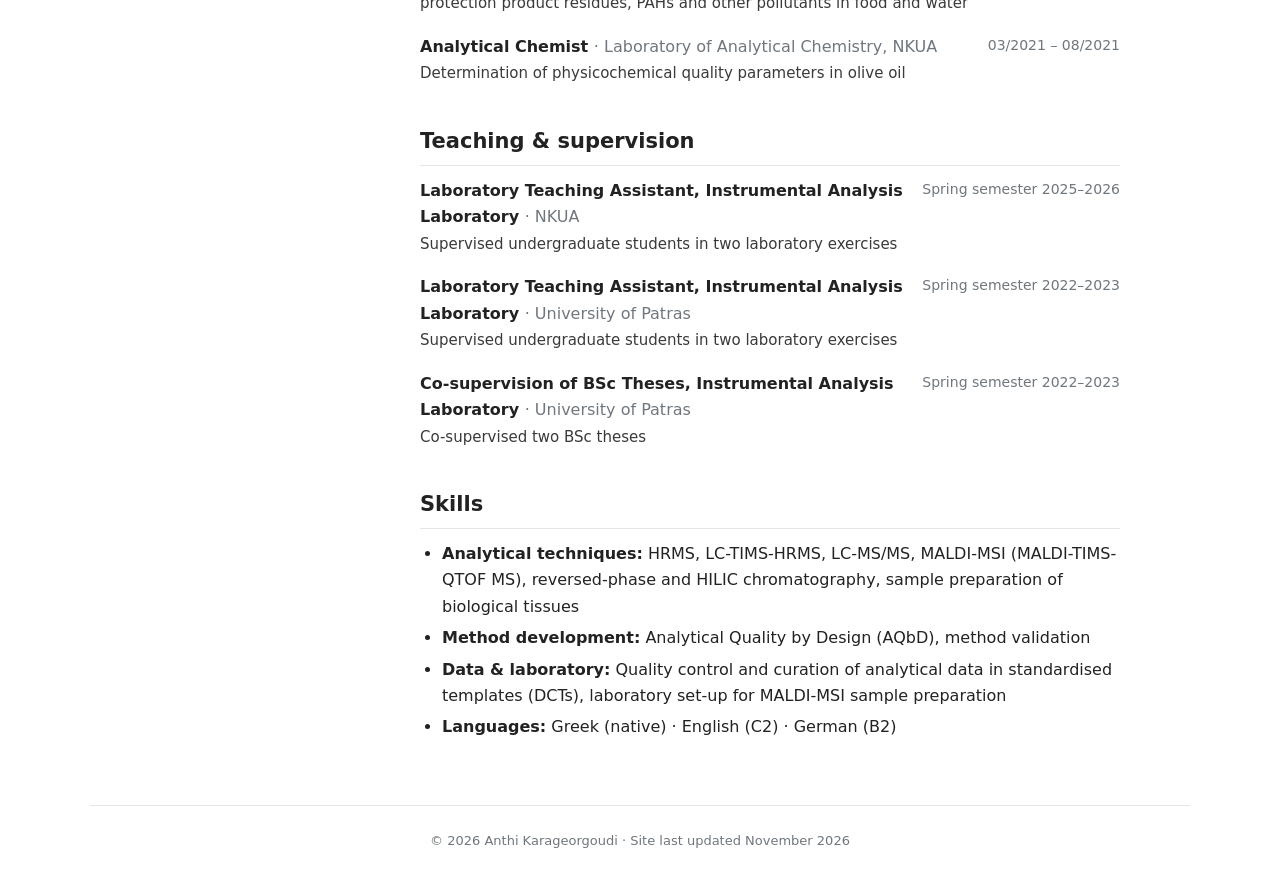
==== commit cf09de65: "Research projects: keep national and European only" ====
--- a/cv.html
+++ b/cv.html
@@ -74,14 +74,14 @@
       <span class="date">04/2025 – 06/2025</span>
       <div class="desc"><em>Novel polymer-based MALDI matrices and next generation analytical platforms for the investigation of biologically relevant low molecular weight compounds</em><ul><li>Research Associate, Laboratory of Analytical Chemistry, NKUA · Application of MALDI-TIMS-QTOF MS methodologies to toxicity studies</li></ul></div>
     </div>
-    <div class="entry">
-      <h3>Metabolomics project <span class="org">· Laboratory of Analytical Chemistry, NKUA</span></h3>
-      <span class="date">Ongoing</span>
-      <div class="desc"><ul><li>Sample preparation and RP and HILIC LC-HRMS analysis of biological extracts (preliminary phase)</li></ul></div>
-    </div>
     <h2>Conference contributions</h2>
     <p>Two co-authored contributions at the SETAC Europe 36th Annual Meeting (2026). See <a href="talks.html">Talks &amp; posters</a>.</p>
     <h2>Laboratory experience</h2>
+    <div class="entry">
+      <h3>Researcher, Metabolomics Project <span class="org">· Laboratory of Analytical Chemistry, NKUA</span></h3>
+      <span class="date">Ongoing</span>
+      <div class="desc">Sample preparation and RP and HILIC LC-HRMS analysis of biological extracts (preliminary phase)</div>
+    </div>
     <div class="entry">
       <h3>Analytical Chemist <span class="org">· Laboratory of Analytical Chemistry, NKUA</span></h3>
       <span class="date">08/2025</span>
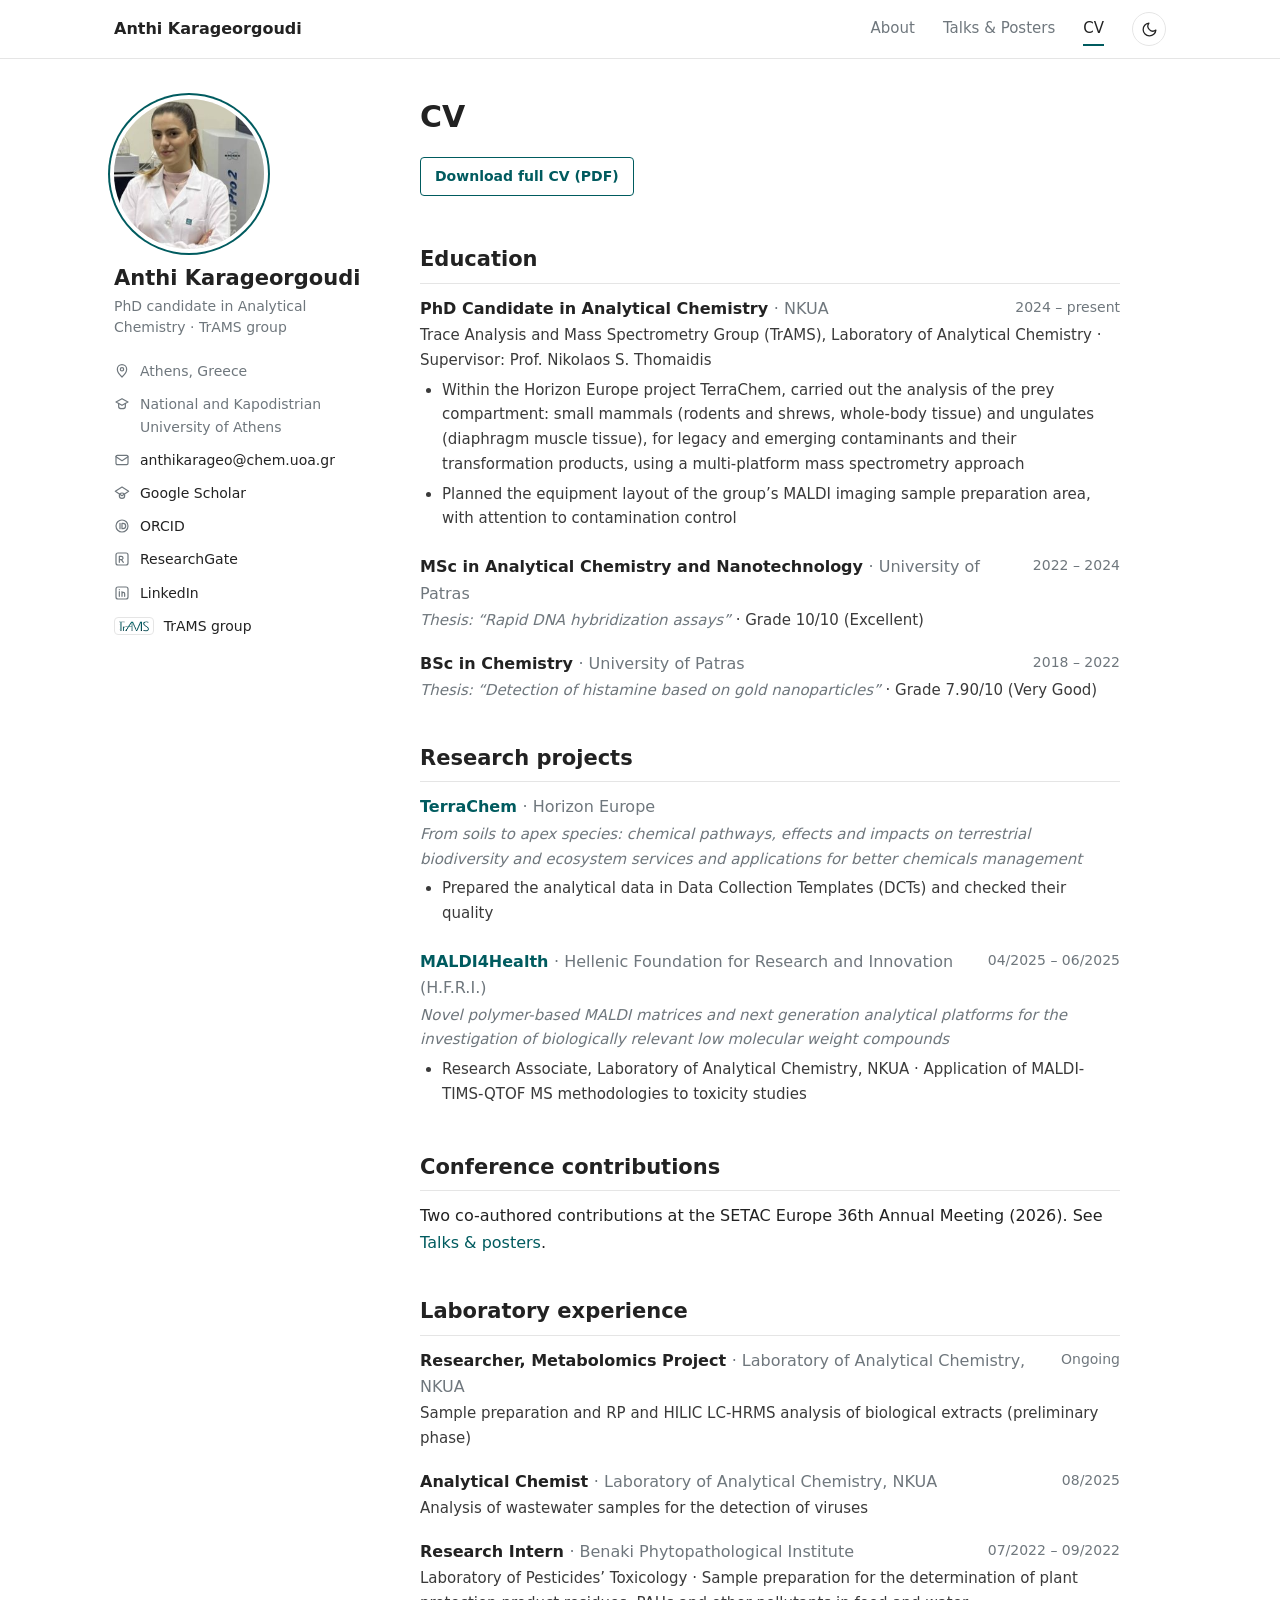
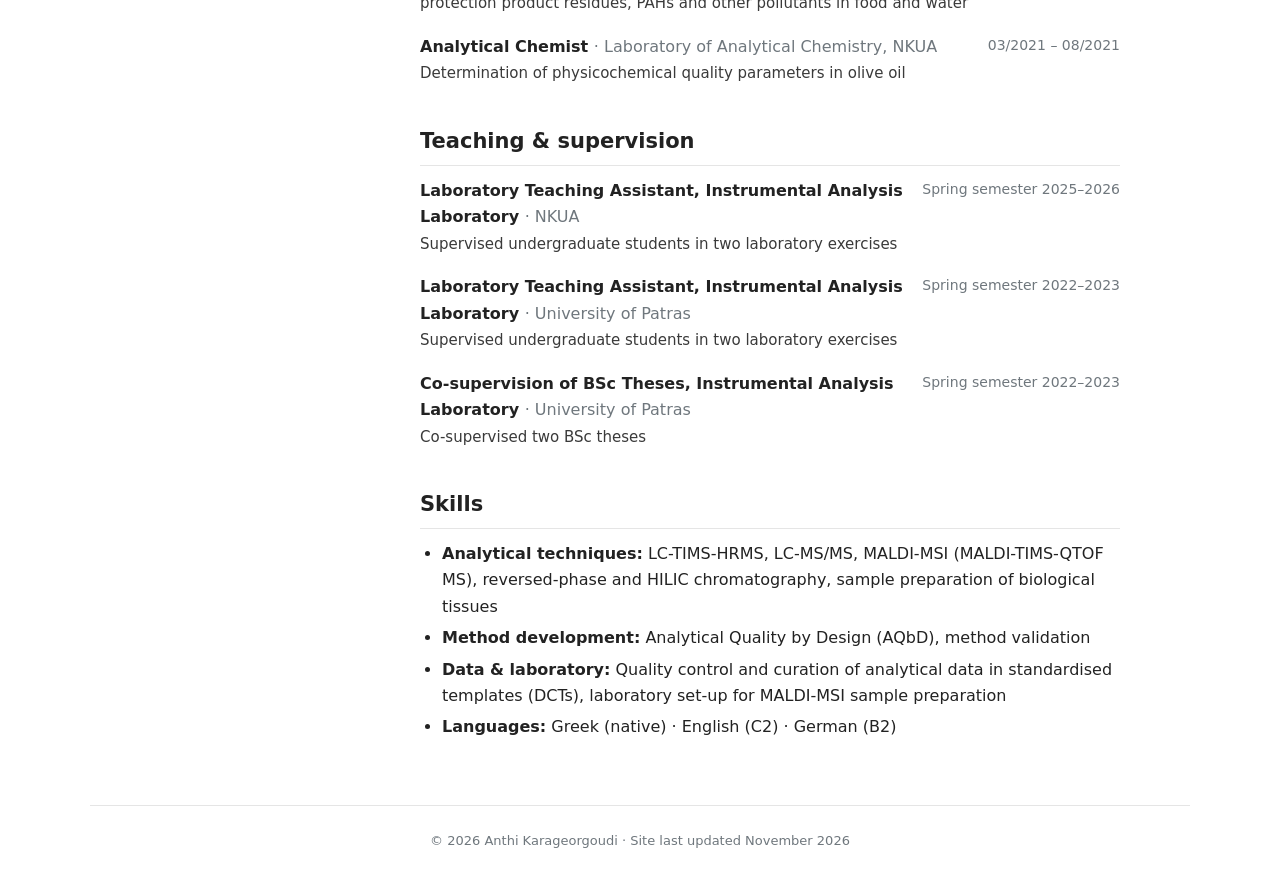
==== commit 920e254c: "Skills: remove standalone HRMS" ====
--- a/cv.html
+++ b/cv.html
@@ -115,7 +115,7 @@
     </div>
     <h2>Skills</h2>
     <ul>
-      <li><strong>Analytical techniques:</strong> HRMS, LC-TIMS-HRMS, LC-MS/MS, MALDI-MSI (MALDI-TIMS-QTOF MS), reversed-phase and HILIC chromatography, sample preparation of biological tissues</li>
+      <li><strong>Analytical techniques:</strong> LC-TIMS-HRMS, LC-MS/MS, MALDI-MSI (MALDI-TIMS-QTOF MS), reversed-phase and HILIC chromatography, sample preparation of biological tissues</li>
       <li><strong>Method development:</strong> Analytical Quality by Design (AQbD), method validation</li>
       <li><strong>Data &amp; laboratory:</strong> Quality control and curation of analytical data in standardised templates (DCTs), laboratory set-up for MALDI-MSI sample preparation</li>
       <li><strong>Languages:</strong> Greek (native) · English (C2) · German (B2)</li>
